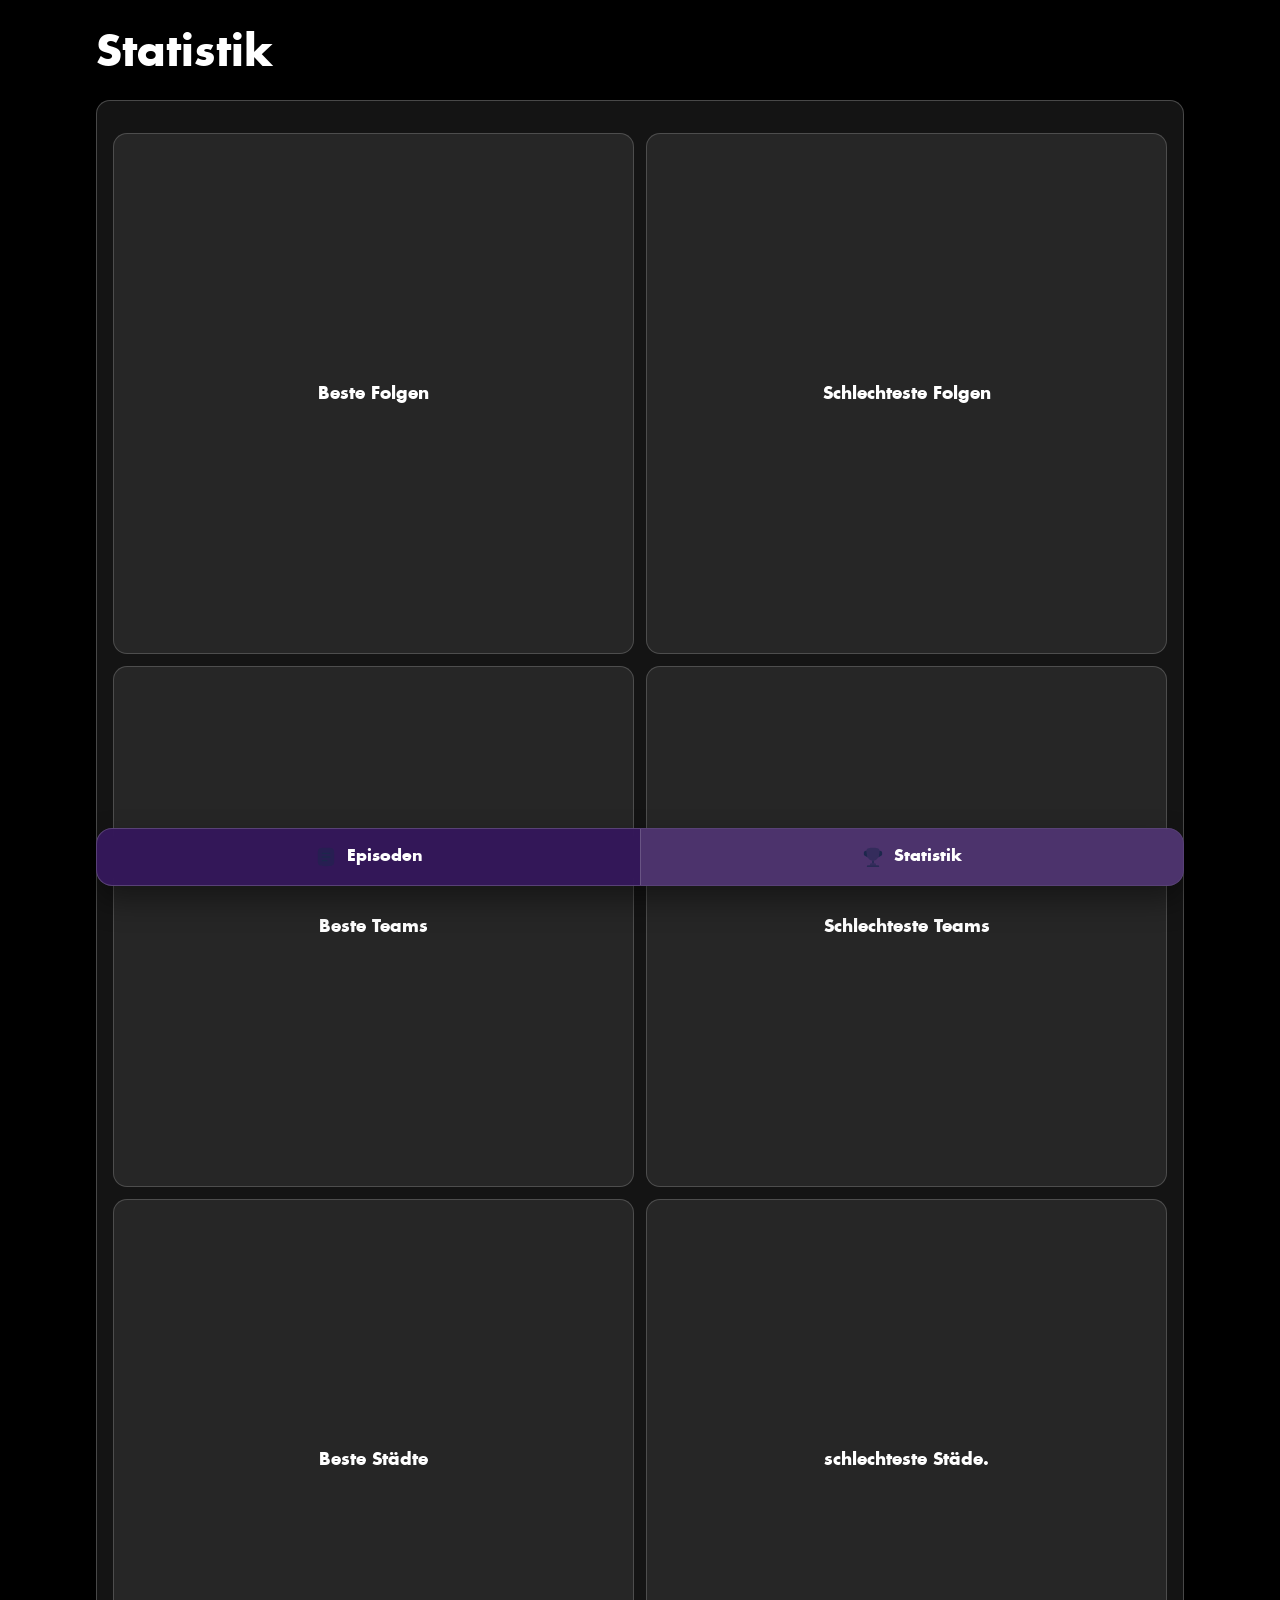
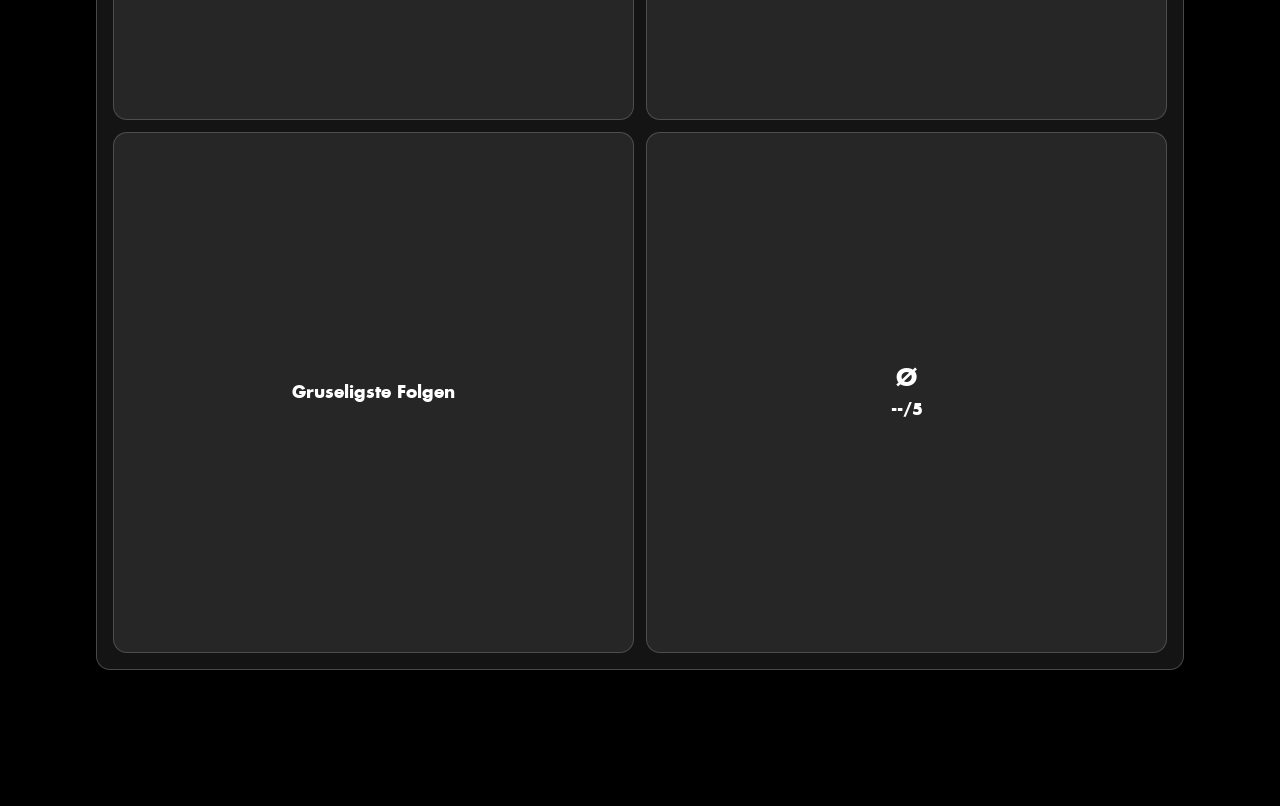
==== statistik.html @ 9c206280 "Move winners podium above statistics grid" ====
<!doctype html>
<html lang="de">
  <head>
    <meta charset="UTF-8" />
    <meta name="viewport" content="width=device-width, initial-scale=1.0" />
    <meta name="theme-color" content="#000000" />
    <meta name="apple-mobile-web-app-capable" content="yes" />
    <meta name="apple-mobile-web-app-status-bar-style" content="black-translucent" />
    <meta name="apple-mobile-web-app-title" content="Tatort Tracker" />
    <title>Statistik</title>
    <link rel="manifest" href="manifest.webmanifest" />
    <link rel="apple-touch-icon" href="assets/icons/logo.jpeg" />
    <link rel="icon" type="image/jpeg" href="assets/icons/logo.jpeg" />
    <link rel="stylesheet" href="styles.css" />
  </head>
  <body>
    <main class="app statistik-page">
      <header class="app-header">
        <h1>Statistik</h1>
      </header>

      <section id="best-podium" class="best-podium card" aria-labelledby="best-podium-title">
        <h2 id="best-podium-title" class="best-podium-title">Gewinnerpodest</h2>
        <div id="best-podium-grid" class="best-podium-grid" aria-label="Top 3 Folgen"></div>
      </section>

      <section class="card statistik-frame" aria-labelledby="statistik-title">
        <div class="stat-grid" aria-label="Statistik-Kacheln">
          <div class="stat-tile">Beste Folgen</div>
          <div class="stat-tile">Schlechteste Folgen</div>
          <div class="stat-tile">Beste Teams</div>
          <div class="stat-tile">Schlechteste Teams</div>
          <div class="stat-tile">Beste Städte</div>
          <div class="stat-tile">schlechteste Städe.</div>
          <div class="stat-tile">Gruseligste Folgen</div>
          <div class="stat-tile stat-tile-average" aria-live="polite">
            <span class="stat-average-symbol">Ø</span>
            <span class="stat-average-value" id="stat-average-value">--/5</span>
          </div>
        </div>
      </section>
    </main>

    <div class="stat-modal hidden" id="stat-modal" aria-hidden="true">
      <div class="stat-modal-backdrop" data-close-stat-modal></div>
      <section class="stat-modal-dialog" role="dialog" aria-modal="true" aria-labelledby="stat-modal-title">
        <div class="stat-modal-header">
          <h2 id="stat-modal-title">Beste Folgen</h2>
          <button class="stat-modal-close" type="button" data-close-stat-modal aria-label="Schließen">×</button>
        </div>
        <div id="stat-podium" class="stat-podium" aria-label="Gewinnerpodest"></div>
        <p class="stat-modal-hint">Tippe auf eine Folge, um sie auf der Episoden-Seite zu öffnen.</p>
        <div id="stat-modal-status" class="stat-modal-status">Lade Bewertungen …</div>
        <ul id="stat-modal-list" class="stat-modal-list" aria-label="Liste der besten Folgen"></ul>
      </section>
    </div>

    <footer class="bottom-bar" aria-label="Navigation">
      <div class="bottom-bar-inner">
        <a class="bottom-btn" href="index.html">
          <img src="assets/icons/episode.svg" alt="" aria-hidden="true" />
          <span>Episoden</span>
        </a>
        <a class="bottom-btn active" href="statistik.html" aria-current="page">
          <img src="assets/icons/statistik.svg" alt="" aria-hidden="true" />
          <span>Statistik</span>
        </a>
      </div>
    </footer>

    <script src="statistik.js" defer></script>
  </body>
</html>
---- styles.css ----
@font-face {
  font-family: "Futura Black";
  src: url("assets/fonts/futura-bold-webfont.woff2") format("woff2");
  font-style: normal;
  font-weight: 900;
  font-display: swap;
}

@font-face {
  font-family: "Futura Light";
  src: url("assets/fonts/futurabt-light-webfont.woff2") format("woff2");
  font-style: normal;
  font-weight: 300;
  font-display: swap;
}

:root {
  --bg: #000000;
  --text: #ffffff;
  --card: rgba(255, 255, 255, 0.08);
  --border: rgba(255, 255, 255, 0.22);
  --accent: #35185a;
}

* {
  box-sizing: border-box;
}

html,
body {
  margin: 0;
  padding: 0;
  min-height: 100%;
  background: #000000;
  color: var(--text);
}

body {
  font-family: "Futura Light", "Futura", "Trebuchet MS", sans-serif;
  line-height: 1.45;
}

h1,
h2,
h3,
button {
  font-family: "Futura Black", "Futura", "Trebuchet MS", sans-serif;
  color: var(--text);
}

.app {
  max-width: 1120px;
  margin: 0 auto;
  padding: 24px 16px 136px;
}

.app-header h1 {
  margin: 0;
  font-size: clamp(2rem, 5vw, 2.6rem);
}

.app-header p {
  margin-top: 4px;
}

.card {
  background: var(--card);
  border: 1px solid var(--border);
  border-radius: 14px;
  padding: 16px;
  margin-top: 16px;
  backdrop-filter: blur(6px);
}

.list-head {
  display: flex;
  justify-content: space-between;
  gap: 10px;
  align-items: baseline;
  flex-wrap: wrap;
}

.hint {
  margin: 0;
  opacity: 0.88;
  font-family: "Futura Light", "Futura", "Trebuchet MS", sans-serif;
}

.search-wrap {
  margin-top: 14px;
}

.search-label {
  display: block;
  margin-bottom: 6px;
  font-family: "Futura Black", "Futura", "Trebuchet MS", sans-serif;
}

#episode-search {
  width: 100%;
  border-radius: 10px;
  border: 1px solid var(--border);
  background: rgba(255, 255, 255, 0.08);
  color: var(--text);
  padding: 10px 12px;
  font-size: 1rem;
  font-family: "Futura Light", "Futura", "Trebuchet MS", sans-serif;
}

#episode-search::placeholder {
  color: rgba(255, 255, 255, 0.75);
}

#episode-list {
  list-style: none;
  margin: 24px 0 0;
  padding: 0;
  display: flex;
  flex-direction: column;
  gap: 12px;
}

.episode-item,
.episode-card {
  border: 1px solid var(--border);
  border-radius: 10px;
  padding: 10px 12px;
  background: rgba(255, 255, 255, 0.08);
  font-family: "Futura Light", "Futura", "Trebuchet MS", sans-serif;
}

.episode-card {
  min-height: 0;
  cursor: pointer;
}

.episode-line {
  margin: 0;
  font-size: 1rem;
  line-height: 1.35;
  word-break: break-word;
}

.rating-area {
  margin-top: 10px;
  border-top: 1px solid var(--border);
  padding-top: 10px;
  display: grid;
  gap: 8px;
}

.rating-area.hidden {
  display: none;
}

.rating-row {
  display: flex;
  flex-direction: column;
  align-items: flex-start;
  gap: 8px;
  flex-wrap: wrap;
}

.top-fields {
  display: flex;
  flex-direction: row;
  flex-wrap: nowrap;
  align-items: flex-end;
  gap: 8px;
}

.top-field {
  flex: 1;
  min-width: 0;
  display: grid;
  gap: 6px;
}

.anzahl-field {
  max-width: 140px;
  min-width: 120px;
}

.top-field-controls {
  display: grid;
  grid-template-columns: 1fr auto;
  gap: 8px;
}

.top-date-input,
.top-count-input {
  width: 100%;
  border-radius: 10px;
  border: 1px solid var(--border);
  background: rgba(255, 255, 255, 0.08);
  color: var(--text);
  padding: 8px 10px;
  font-size: 0.95rem;
  font-family: "Futura Light", "Futura", "Trebuchet MS", sans-serif;
}

.rating-label {
  font-family: "Futura Light", "Futura", "Trebuchet MS", sans-serif;
}

.general-rating .rating-label {
  font-family: "Futura Black", "Futura", "Trebuchet MS", sans-serif;
}

.general-rating {
  display: flex;
  flex-direction: column;
  align-items: flex-start;
  gap: 8px;
}

.general-rating .rating-label {
  margin-right: 0;
}

.general-rating .rating-value {
  font-weight: 700;
}

.general-rating .stars {
  margin-left: 0;
  flex-basis: auto;
  min-height: 20px;
  width: 100%;
}

.general-rating .star {
  width: 22px;
  text-align: center;
  line-height: 22px;
}

.extra-rating {
  margin-top: 2px;
  padding-top: 8px;
  border-top: 1px solid rgba(255, 255, 255, 0.16);
}

.character-row {
  display: flex;
  flex-direction: column;
  align-items: flex-start;
  gap: 8px;
  margin-top: 8px;
}

.character-row .rating-label {
  white-space: nowrap;
  flex: 0 0 auto;
}

.character-controls {
  width: auto;
  max-width: none;
  min-width: 0;
  flex: 1 1 auto;
  display: grid;
  grid-template-columns: 1fr auto;
  gap: 8px;
}

.character-input {
  width: 100%;
  border-radius: 10px;
  border: 1px solid var(--border);
  background: rgba(255, 255, 255, 0.08);
  color: var(--text);
  padding: 8px 10px;
  font-size: 0.95rem;
  font-family: "Futura Light", "Futura", "Trebuchet MS", sans-serif;
}

.character-input::placeholder {
  color: rgba(255, 255, 255, 0.72);
}

.clear-char-btn {
  border: 1px solid var(--border);
  border-radius: 10px;
  background: rgba(255, 255, 255, 0.08);
  color: var(--text);
  padding: 8px 10px;
  cursor: pointer;
  font-family: "Futura Black", "Futura", "Trebuchet MS", sans-serif;
}

.character-state {
  grid-column: 1 / -1;
  font-size: 0.88rem;
  opacity: 0.9;
}

.stars {
  display: inline-flex;
  align-items: center;
  gap: 4px;
  width: 126px;
  justify-content: flex-start;
}

.star {
  color: rgba(255, 255, 255, 0.14);
  font-size: 20px;
  line-height: 1;
}

.star.filled {
  color: var(--accent);
}

.rating-icon {
  width: 20px;
  height: 20px;
  display: inline-block;
  background-color: rgba(255, 255, 255, 0.14);
  -webkit-mask-image: var(--icon-url);
  mask-image: var(--icon-url);
  -webkit-mask-repeat: no-repeat;
  mask-repeat: no-repeat;
  -webkit-mask-size: contain;
  mask-size: contain;
  -webkit-mask-position: center;
  mask-position: center;
  flex: 0 0 20px;
  transition: background-color 0.16s ease, transform 0.16s ease, filter 0.16s ease, opacity 0.16s ease;
  opacity: 0.75;
}

.rating-icon.filled {
  background-color: var(--accent);
  transform: scale(1.1);
  opacity: 1;
}

.star-button {
  border: 0;
  background: transparent;
  width: 22px;
  height: 22px;
  line-height: 1;
  padding: 0;
  cursor: pointer;
  display: inline-flex;
  align-items: center;
  justify-content: center;
  transition: transform 0.16s ease;
}

.star-button.filled .rating-icon {
  background-color: var(--accent);
}

.star-button.filled {
  transform: translateY(-0.5px);
}

.rating-value {
  margin-left: 0;
  font-size: 0.88rem;
  opacity: 0.9;
}

@media (max-width: 560px) {
  .app {
    padding: 18px 12px 104px;
  }
}

.bottom-bar {
  position: fixed;
  left: 50%;
  bottom: 14px;
  width: min(calc(100% - 64px), 1088px);
  transform: translateX(-50%);
  background: rgba(53, 24, 90, 0.98);
  border: 1px solid rgba(255, 255, 255, 0.18);
  border-radius: 16px;
  overflow: hidden;
  box-shadow: 0 14px 30px rgba(0, 0, 0, 0.42);
  backdrop-filter: blur(10px);
  display: grid;
  grid-template-columns: 1fr;
  z-index: 1000;
  padding-bottom: env(safe-area-inset-bottom, 0px);
}

.bottom-bar-inner {
  display: grid;
  grid-template-columns: 1fr 1fr;
  width: 100%;
}

.bottom-btn {
  display: flex;
  align-items: center;
  justify-content: center;
  gap: 10px;
  padding: 14px 12px;
  color: var(--text);
  text-decoration: none;
  font-family: "Futura Black", "Futura", "Trebuchet MS", sans-serif;
  min-height: 56px;
}

.bottom-btn img {
  width: 22px;
  height: 22px;
  display: block;
  flex: 0 0 22px;
}

.bottom-btn.active {
  background: rgba(255, 255, 255, 0.12);
}

.bottom-btn:not(:first-child) {
  border-left: 1px solid rgba(255, 255, 255, 0.16);
}

.statistik-page {
  min-height: calc(100vh - 92px);
}

.statistik-frame {
  min-height: 220px;
}

.stat-grid {
  margin-top: 16px;
  display: grid;
  grid-template-columns: repeat(2, minmax(0, 1fr));
  gap: 12px;
}

.best-podium {
  margin-top: 16px;
  display: grid;
  gap: 10px;
}

.best-podium.hidden {
  display: none;
}

.best-podium-title {
  margin: 0;
  font-family: "Futura Black", "Futura", "Trebuchet MS", sans-serif;
  font-size: 1rem;
}

.best-podium-grid {
  display: grid;
  grid-template-columns: repeat(3, minmax(0, 1fr));
  gap: 8px;
  align-items: end;
}

.best-podium-card {
  border: 1px solid rgba(255, 255, 255, 0.18);
  border-radius: 12px;
  background: rgba(255, 255, 255, 0.1);
  color: var(--text);
  padding: 10px;
  text-align: center;
  cursor: pointer;
  display: grid;
  gap: 6px;
  align-content: end;
  min-height: 112px;
}

.best-podium-card.place-1 {
  min-height: 132px;
}

.best-podium-card.place-2,
.best-podium-card.place-3 {
  min-height: 104px;
}

.best-podium-place,
.best-podium-score,
.best-podium-episode {
  font-family: "Futura Black", "Futura", "Trebuchet MS", sans-serif;
}

.best-podium-episode {
  font-size: 0.9rem;
  line-height: 1.2;
  word-break: break-word;
}

.best-podium-score {
  opacity: 0.85;
  font-family: "Futura", "Trebuchet MS", sans-serif;
}

.stat-tile {
  aspect-ratio: 1 / 1;
  border-radius: 14px;
  border: 1px solid rgba(255, 255, 255, 0.18);
  background: rgba(255, 255, 255, 0.08);
  display: flex;
  align-items: center;
  justify-content: center;
  text-align: center;
  padding: 14px;
  font-family: "Futura Black", "Futura", "Trebuchet MS", sans-serif;
  font-size: clamp(0.95rem, 2.5vw, 1.08rem);
  line-height: 1.15;
}

.stat-tile-average {
  flex-direction: column;
  gap: 8px;
}

.stat-average-symbol {
  font-size: clamp(1.2rem, 3vw, 1.5rem);
}

.stat-average-value {
  font-size: clamp(0.9rem, 2.2vw, 1.02rem);
}

.stat-modal.hidden {
  display: none;
}

.stat-modal {
  position: fixed;
  inset: 0;
  z-index: 1200;
}

.stat-modal-backdrop {
  position: absolute;
  inset: 0;
  background: rgba(0, 0, 0, 0.68);
  backdrop-filter: blur(5px);
}

.stat-modal-dialog {
  position: relative;
  z-index: 1;
  width: min(920px, calc(100% - 24px));
  max-height: min(82vh, 900px);
  overflow: auto;
  margin: 10vh auto 0;
  padding: 18px;
  border-radius: 18px;
  border: 1px solid rgba(255, 255, 255, 0.18);
  background: rgba(53, 24, 90, 0.98);
  box-shadow: 0 20px 50px rgba(0, 0, 0, 0.5);
}

.stat-modal-header {
  display: flex;
  align-items: center;
  justify-content: space-between;
  gap: 12px;
}

.stat-modal-header h2 {
  margin: 0;
}

.stat-modal-close {
  width: 42px;
  height: 42px;
  border-radius: 999px;
  border: 1px solid rgba(255, 255, 255, 0.18);
  background: rgba(255, 255, 255, 0.08);
  color: var(--text);
  font-size: 1.5rem;
  line-height: 1;
  cursor: pointer;
}

.stat-modal-hint,
.stat-modal-status {
  margin: 10px 0 0;
  opacity: 0.9;
}

.stat-podium-heading {
  margin: 0;
  font-family: "Futura Black", "Futura", "Trebuchet MS", sans-serif;
  opacity: 0.95;
}

.stat-podium-block {
  list-style: none;
  margin: 0;
  padding: 0;
  display: grid;
  gap: 10px;
}

.stat-podium-columns {
  display: grid;
  grid-template-columns: repeat(3, minmax(0, 1fr));
  gap: 8px;
  align-items: end;
}

.stat-podium-card {
  border: 1px solid rgba(255, 255, 255, 0.18);
  border-radius: 12px;
  background: rgba(255, 255, 255, 0.1);
  color: var(--text);
  padding: 10px;
  text-align: center;
  cursor: pointer;
  display: grid;
  gap: 6px;
  align-content: end;
  min-height: 112px;
}

.stat-podium-card.place-1 {
  min-height: 132px;
}

.stat-podium-card.place-2,
.stat-podium-card.place-3 {
  min-height: 104px;
}

.podium-place {
  font-family: "Futura Black", "Futura", "Trebuchet MS", sans-serif;
}

.podium-title {
  font-family: "Futura Black", "Futura", "Trebuchet MS", sans-serif;
  font-size: 0.9rem;
  line-height: 1.2;
  word-break: break-word;
}

.podium-score {
  opacity: 0.85;
  font-family: "Futura", "Trebuchet MS", sans-serif;
}

.stat-modal-list {
  list-style: none;
  margin: 16px 0 0;
  padding: 0;
  display: grid;
  gap: 10px;
}

.stat-modal-entry {
  width: 100%;
  border: 1px solid rgba(255, 255, 255, 0.18);
  border-radius: 12px;
  background: rgba(255, 255, 255, 0.08);
  color: var(--text);
  padding: 12px 14px;
  text-align: left;
  cursor: pointer;
  display: flex;
  align-items: center;
  justify-content: space-between;
  gap: 10px;
}

div.stat-modal-entry {
  cursor: default;
}

.stat-modal-entry .entry-left {
  min-width: 0;
  display: inline-flex;
  align-items: center;
  gap: 8px;
  flex: 1 1 auto;
}

.stat-modal-entry .entry-no,
.stat-modal-entry .entry-score {
  opacity: 0.85;
  font-family: "Futura", "Trebuchet MS", sans-serif;
  font-weight: 400;
}

.stat-modal-entry .entry-title {
  font-family: "Futura Black", "Futura", "Trebuchet MS", sans-serif;
  font-weight: 700;
}

@media (max-width: 560px) {
  .bottom-bar {
    width: calc(100% - 28px);
    bottom: 10px;
    border-radius: 14px;
  }

  .best-podium {
    margin-top: 12px;
    padding: 12px;
  }

  .best-podium-title {
    font-size: 0.98rem;
  }

  .stat-grid {
    grid-template-columns: repeat(2, minmax(0, 1fr));
    margin-top: 12px;
  }

  .rating-row {
    flex-direction: column;
    align-items: flex-start;
    gap: 8px;
  }

  .general-rating {
    flex-direction: column;
    align-items: flex-start;
    gap: 8px;
  }

  .character-row {
    flex-direction: column;
    align-items: flex-start;
    gap: 8px;
  }

  .character-row .rating-label {
    font-size: 0.9rem;
  }

  .top-fields {
    gap: 8px;
  }

  .top-fields .top-field {
    min-width: 0;
  }

  .top-fields .anzahl-field {
    min-width: 108px;
    max-width: 128px;
  }

  .rating-row:not(.general-rating):not(.top-fields):not(.character-row) .stars {
    width: auto;
  }

  .stat-modal-dialog {
    width: calc(100% - 12px);
    margin-top: 3vh;
    max-height: calc(100vh - 24px);
    padding: 14px;
    display: flex;
    flex-direction: column;
  }

  .best-podium-grid {
    gap: 6px;
    grid-template-columns: repeat(3, minmax(0, 1fr));
  }

  .best-podium-card {
    min-height: 92px;
    padding: 8px;
    gap: 4px;
  }

  .best-podium-card.place-1 {
    min-height: 108px;
  }

  .best-podium-card.place-2,
  .best-podium-card.place-3 {
    min-height: 88px;
  }

  .best-podium-episode {
    font-size: 0.78rem;
  }

  .best-podium-score,
  .best-podium-place {
    font-size: 0.78rem;
  }

  .stat-podium {
    margin-top: 12px;
  }

  .stat-podium-columns {
    gap: 6px;
  }

  .stat-podium-card {
    min-height: 90px;
    padding: 8px;
    gap: 4px;
  }

  .stat-podium-card.place-1 {
    min-height: 108px;
  }

  .stat-podium-card.place-2,
  .stat-podium-card.place-3 {
    min-height: 88px;
  }

  .podium-title {
    font-size: 0.78rem;
  }

  .podium-score {
    font-size: 0.76rem;
  }

  .stat-modal-list {
    margin-top: 12px;
  }

  .stat-podium-block {
    gap: 8px;
  }

  .stat-podium-columns {
    gap: 6px;
  }

  .stat-podium-card {
    min-height: 92px;
    padding: 8px;
    gap: 4px;
  }

  .stat-podium-card.place-1 {
    min-height: 108px;
  }

  .stat-podium-card.place-2,
  .stat-podium-card.place-3 {
    min-height: 88px;
  }

  .podium-place {
    font-size: 0.95rem;
  }

  .podium-title {
    font-size: 0.78rem;
  }

  .podium-score {
    font-size: 0.78rem;
  }

  .bottom-btn span {
    font-size: 0.92rem;
  }

  .bottom-btn img {
    width: 20px;
    height: 20px;
    flex-basis: 20px;
  }
}
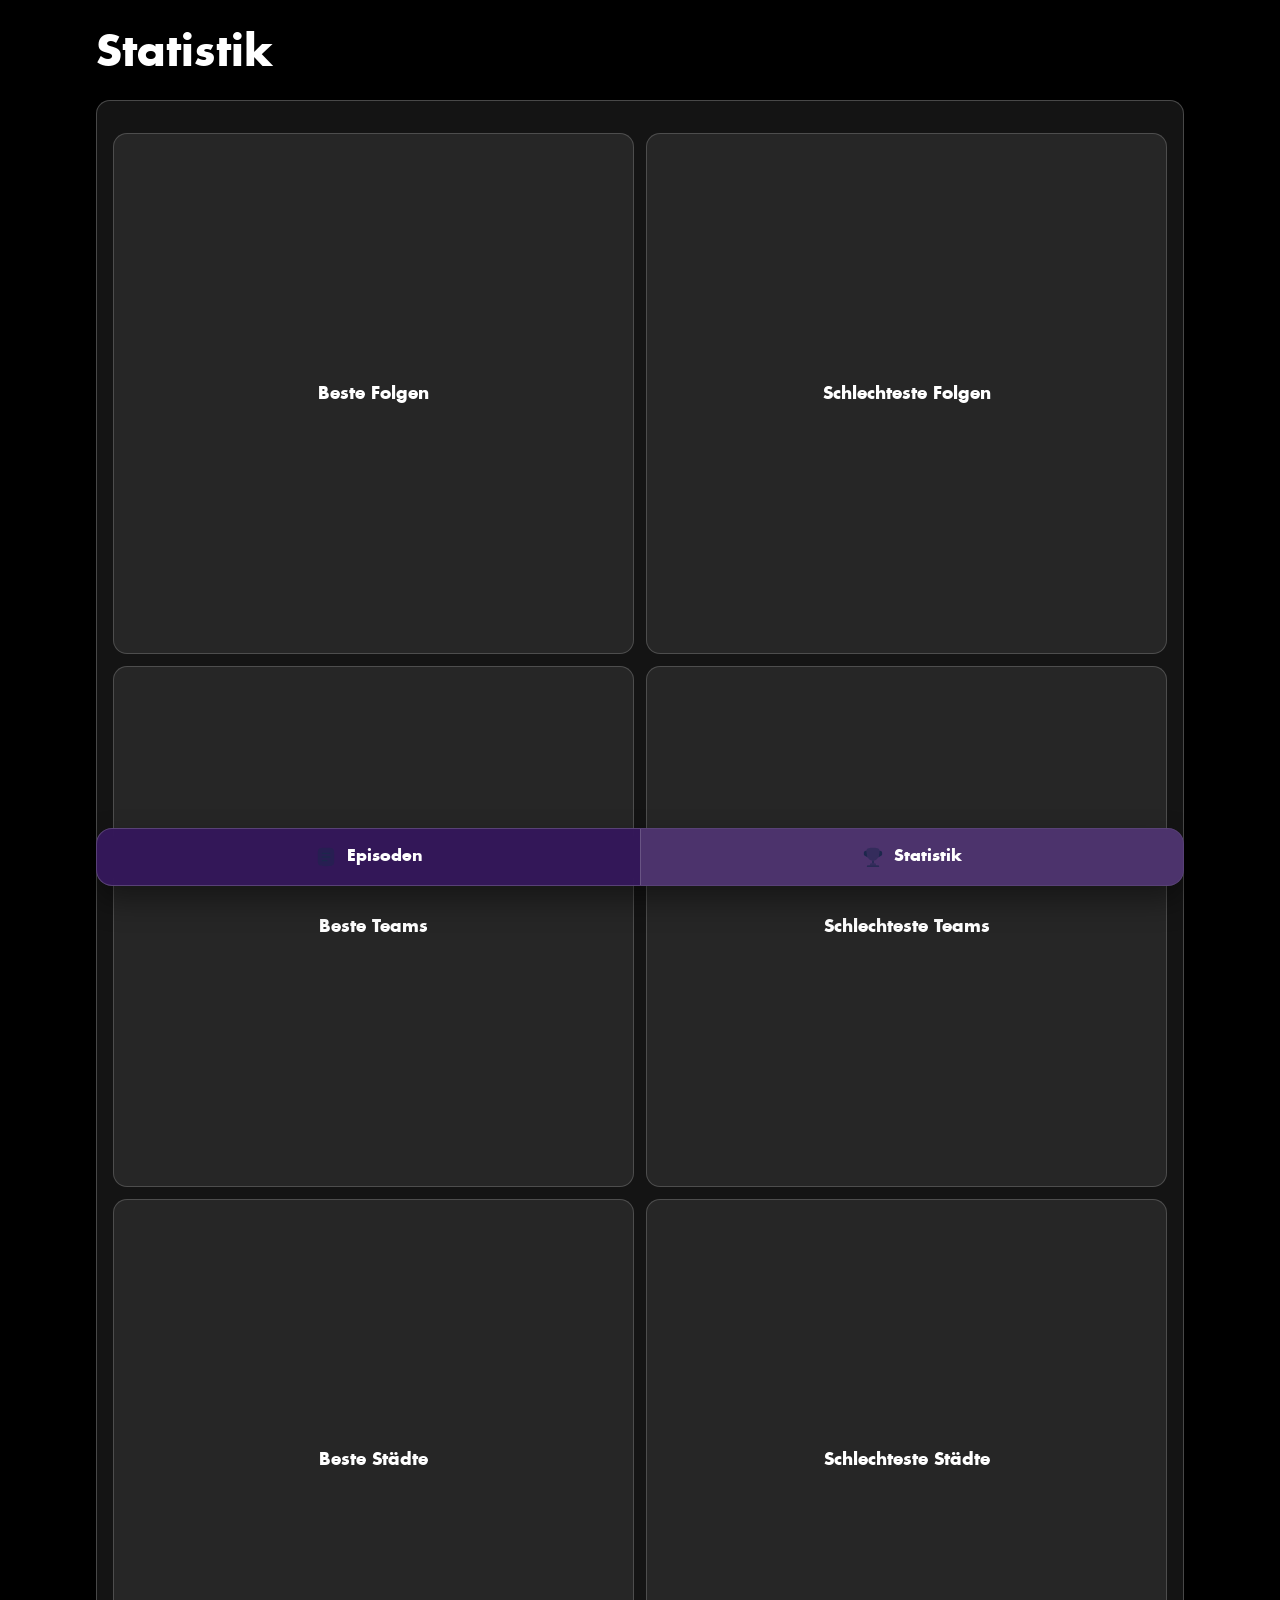
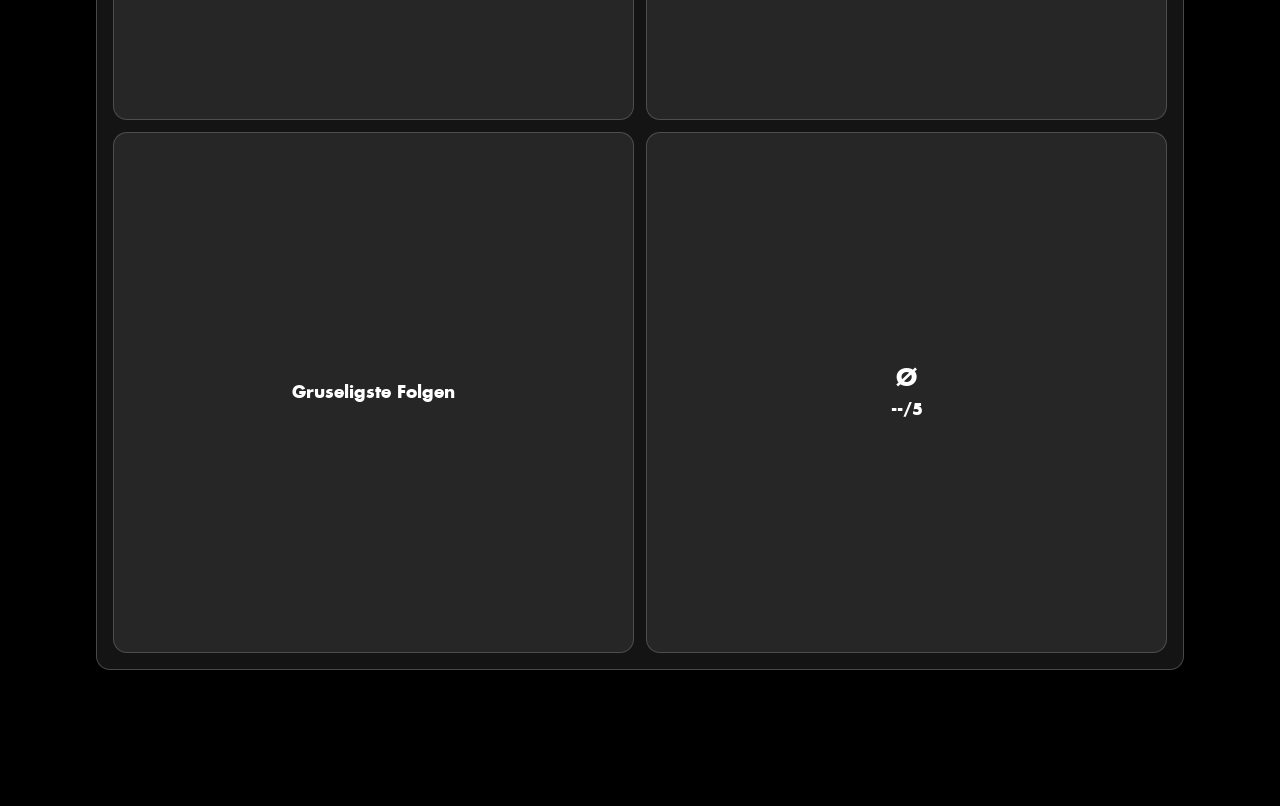
==== commit 4fc74535: "Clean Statistik popup texts and fix tile label" ====
--- a/statistik.html
+++ b/statistik.html
@@ -19,11 +19,6 @@
         <h1>Statistik</h1>
       </header>
 
-      <section id="best-podium" class="best-podium card" aria-labelledby="best-podium-title">
-        <h2 id="best-podium-title" class="best-podium-title">Gewinnerpodest</h2>
-        <div id="best-podium-grid" class="best-podium-grid" aria-label="Top 3 Folgen"></div>
-      </section>
-
       <section class="card statistik-frame" aria-labelledby="statistik-title">
         <div class="stat-grid" aria-label="Statistik-Kacheln">
           <div class="stat-tile">Beste Folgen</div>
@@ -31,7 +26,7 @@
           <div class="stat-tile">Beste Teams</div>
           <div class="stat-tile">Schlechteste Teams</div>
           <div class="stat-tile">Beste Städte</div>
-          <div class="stat-tile">schlechteste Städe.</div>
+          <div class="stat-tile">Schlechteste Städte</div>
           <div class="stat-tile">Gruseligste Folgen</div>
           <div class="stat-tile stat-tile-average" aria-live="polite">
             <span class="stat-average-symbol">Ø</span>
@@ -48,8 +43,6 @@
           <h2 id="stat-modal-title">Beste Folgen</h2>
           <button class="stat-modal-close" type="button" data-close-stat-modal aria-label="Schließen">×</button>
         </div>
-        <div id="stat-podium" class="stat-podium" aria-label="Gewinnerpodest"></div>
-        <p class="stat-modal-hint">Tippe auf eine Folge, um sie auf der Episoden-Seite zu öffnen.</p>
         <div id="stat-modal-status" class="stat-modal-status">Lade Bewertungen …</div>
         <ul id="stat-modal-list" class="stat-modal-list" aria-label="Liste der besten Folgen"></ul>
       </section>
--- a/styles.css
+++ b/styles.css
@@ -38,6 +38,10 @@
 body {
   font-family: "Futura Light", "Futura", "Trebuchet MS", sans-serif;
   line-height: 1.45;
+}
+
+body.modal-open {
+  overflow: hidden;
 }
 
 h1,
@@ -132,6 +136,11 @@
 .episode-card {
   min-height: 0;
   cursor: pointer;
+}
+
+.episode-card.viewed {
+  background: rgba(53, 24, 90, 0.35);
+  border-color: rgba(255, 255, 255, 0.28);
 }
 
 .episode-line {
@@ -365,9 +374,101 @@
   opacity: 0.9;
 }
 
+.episode-modal.hidden {
+  display: none;
+}
+
+.episode-modal {
+  position: fixed;
+  inset: 0;
+  z-index: 1250;
+}
+
+.episode-modal-backdrop {
+  position: absolute;
+  inset: 0;
+  background: rgba(0, 0, 0, 0.68);
+  backdrop-filter: blur(5px);
+}
+
+.episode-modal-dialog {
+  position: relative;
+  z-index: 1;
+  width: min(920px, calc(100% - 24px));
+  max-height: min(82vh, 900px);
+  overflow: hidden;
+  margin: 8vh auto 0;
+  padding: 18px;
+  border-radius: 18px;
+  border: 1px solid rgba(255, 255, 255, 0.18);
+  background: rgba(53, 24, 90, 0.98);
+  box-shadow: 0 20px 50px rgba(0, 0, 0, 0.5);
+}
+
+.episode-modal-header {
+  display: flex;
+  align-items: center;
+  justify-content: space-between;
+  gap: 12px;
+}
+
+.episode-modal-header h2 {
+  margin: 0;
+  font-size: clamp(1rem, 2.2vw, 1.3rem);
+}
+
+.episode-modal-close {
+  width: 42px;
+  height: 42px;
+  border-radius: 999px;
+  border: 1px solid rgba(255, 255, 255, 0.18);
+  background: rgba(255, 255, 255, 0.08);
+  color: var(--text);
+  font-size: 1.5rem;
+  line-height: 1;
+  cursor: pointer;
+}
+
+.episode-modal-body {
+  margin-top: 10px;
+  max-height: calc(min(82vh, 900px) - 96px);
+  overflow: auto;
+  scrollbar-width: none;
+  -ms-overflow-style: none;
+}
+
+.episode-modal-body::-webkit-scrollbar {
+  display: none;
+}
+
+.episode-modal-body .rating-area {
+  margin-top: 0;
+  border-top: 0;
+  padding-top: 0;
+}
+
+.episode-modal .rating-icon.filled {
+  background-color: #ffffff;
+}
+
+.episode-modal .star.filled {
+  color: #ffffff;
+}
+
 @media (max-width: 560px) {
   .app {
     padding: 18px 12px 104px;
+  }
+
+  .episode-modal-dialog {
+    width: calc(100% - 12px);
+    margin-top: 3vh;
+    max-height: calc(100vh - 24px);
+    padding: 14px;
+  }
+
+  .episode-modal-body {
+    max-height: calc(100vh - 132px);
   }
 }
 
@@ -437,69 +538,6 @@
   gap: 12px;
 }
 
-.best-podium {
-  margin-top: 16px;
-  display: grid;
-  gap: 10px;
-}
-
-.best-podium.hidden {
-  display: none;
-}
-
-.best-podium-title {
-  margin: 0;
-  font-family: "Futura Black", "Futura", "Trebuchet MS", sans-serif;
-  font-size: 1rem;
-}
-
-.best-podium-grid {
-  display: grid;
-  grid-template-columns: repeat(3, minmax(0, 1fr));
-  gap: 8px;
-  align-items: end;
-}
-
-.best-podium-card {
-  border: 1px solid rgba(255, 255, 255, 0.18);
-  border-radius: 12px;
-  background: rgba(255, 255, 255, 0.1);
-  color: var(--text);
-  padding: 10px;
-  text-align: center;
-  cursor: pointer;
-  display: grid;
-  gap: 6px;
-  align-content: end;
-  min-height: 112px;
-}
-
-.best-podium-card.place-1 {
-  min-height: 132px;
-}
-
-.best-podium-card.place-2,
-.best-podium-card.place-3 {
-  min-height: 104px;
-}
-
-.best-podium-place,
-.best-podium-score,
-.best-podium-episode {
-  font-family: "Futura Black", "Futura", "Trebuchet MS", sans-serif;
-}
-
-.best-podium-episode {
-  font-size: 0.9rem;
-  line-height: 1.2;
-  word-break: break-word;
-}
-
-.best-podium-score {
-  opacity: 0.85;
-  font-family: "Futura", "Trebuchet MS", sans-serif;
-}
-
 .stat-tile {
   aspect-ratio: 1 / 1;
   border-radius: 14px;
@@ -582,70 +620,9 @@
   cursor: pointer;
 }
 
-.stat-modal-hint,
 .stat-modal-status {
   margin: 10px 0 0;
   opacity: 0.9;
-}
-
-.stat-podium-heading {
-  margin: 0;
-  font-family: "Futura Black", "Futura", "Trebuchet MS", sans-serif;
-  opacity: 0.95;
-}
-
-.stat-podium-block {
-  list-style: none;
-  margin: 0;
-  padding: 0;
-  display: grid;
-  gap: 10px;
-}
-
-.stat-podium-columns {
-  display: grid;
-  grid-template-columns: repeat(3, minmax(0, 1fr));
-  gap: 8px;
-  align-items: end;
-}
-
-.stat-podium-card {
-  border: 1px solid rgba(255, 255, 255, 0.18);
-  border-radius: 12px;
-  background: rgba(255, 255, 255, 0.1);
-  color: var(--text);
-  padding: 10px;
-  text-align: center;
-  cursor: pointer;
-  display: grid;
-  gap: 6px;
-  align-content: end;
-  min-height: 112px;
-}
-
-.stat-podium-card.place-1 {
-  min-height: 132px;
-}
-
-.stat-podium-card.place-2,
-.stat-podium-card.place-3 {
-  min-height: 104px;
-}
-
-.podium-place {
-  font-family: "Futura Black", "Futura", "Trebuchet MS", sans-serif;
-}
-
-.podium-title {
-  font-family: "Futura Black", "Futura", "Trebuchet MS", sans-serif;
-  font-size: 0.9rem;
-  line-height: 1.2;
-  word-break: break-word;
-}
-
-.podium-score {
-  opacity: 0.85;
-  font-family: "Futura", "Trebuchet MS", sans-serif;
 }
 
 .stat-modal-list {
@@ -702,18 +679,14 @@
     border-radius: 14px;
   }
 
-  .best-podium {
-    margin-top: 12px;
-    padding: 12px;
-  }
-
-  .best-podium-title {
-    font-size: 0.98rem;
-  }
-
   .stat-grid {
     grid-template-columns: repeat(2, minmax(0, 1fr));
     margin-top: 12px;
+  }
+
+  .episode-card.viewed {
+    background: rgba(53, 24, 90, 0.35) !important;
+    border-color: rgba(255, 255, 255, 0.28) !important;
   }
 
   .rating-row {
@@ -764,103 +737,8 @@
     flex-direction: column;
   }
 
-  .best-podium-grid {
-    gap: 6px;
-    grid-template-columns: repeat(3, minmax(0, 1fr));
-  }
-
-  .best-podium-card {
-    min-height: 92px;
-    padding: 8px;
-    gap: 4px;
-  }
-
-  .best-podium-card.place-1 {
-    min-height: 108px;
-  }
-
-  .best-podium-card.place-2,
-  .best-podium-card.place-3 {
-    min-height: 88px;
-  }
-
-  .best-podium-episode {
-    font-size: 0.78rem;
-  }
-
-  .best-podium-score,
-  .best-podium-place {
-    font-size: 0.78rem;
-  }
-
-  .stat-podium {
-    margin-top: 12px;
-  }
-
-  .stat-podium-columns {
-    gap: 6px;
-  }
-
-  .stat-podium-card {
-    min-height: 90px;
-    padding: 8px;
-    gap: 4px;
-  }
-
-  .stat-podium-card.place-1 {
-    min-height: 108px;
-  }
-
-  .stat-podium-card.place-2,
-  .stat-podium-card.place-3 {
-    min-height: 88px;
-  }
-
-  .podium-title {
-    font-size: 0.78rem;
-  }
-
-  .podium-score {
-    font-size: 0.76rem;
-  }
-
   .stat-modal-list {
     margin-top: 12px;
-  }
-
-  .stat-podium-block {
-    gap: 8px;
-  }
-
-  .stat-podium-columns {
-    gap: 6px;
-  }
-
-  .stat-podium-card {
-    min-height: 92px;
-    padding: 8px;
-    gap: 4px;
-  }
-
-  .stat-podium-card.place-1 {
-    min-height: 108px;
-  }
-
-  .stat-podium-card.place-2,
-  .stat-podium-card.place-3 {
-    min-height: 88px;
-  }
-
-  .podium-place {
-    font-size: 0.95rem;
-  }
-
-  .podium-title {
-    font-size: 0.78rem;
-  }
-
-  .podium-score {
-    font-size: 0.78rem;
   }
 
   .bottom-btn span {
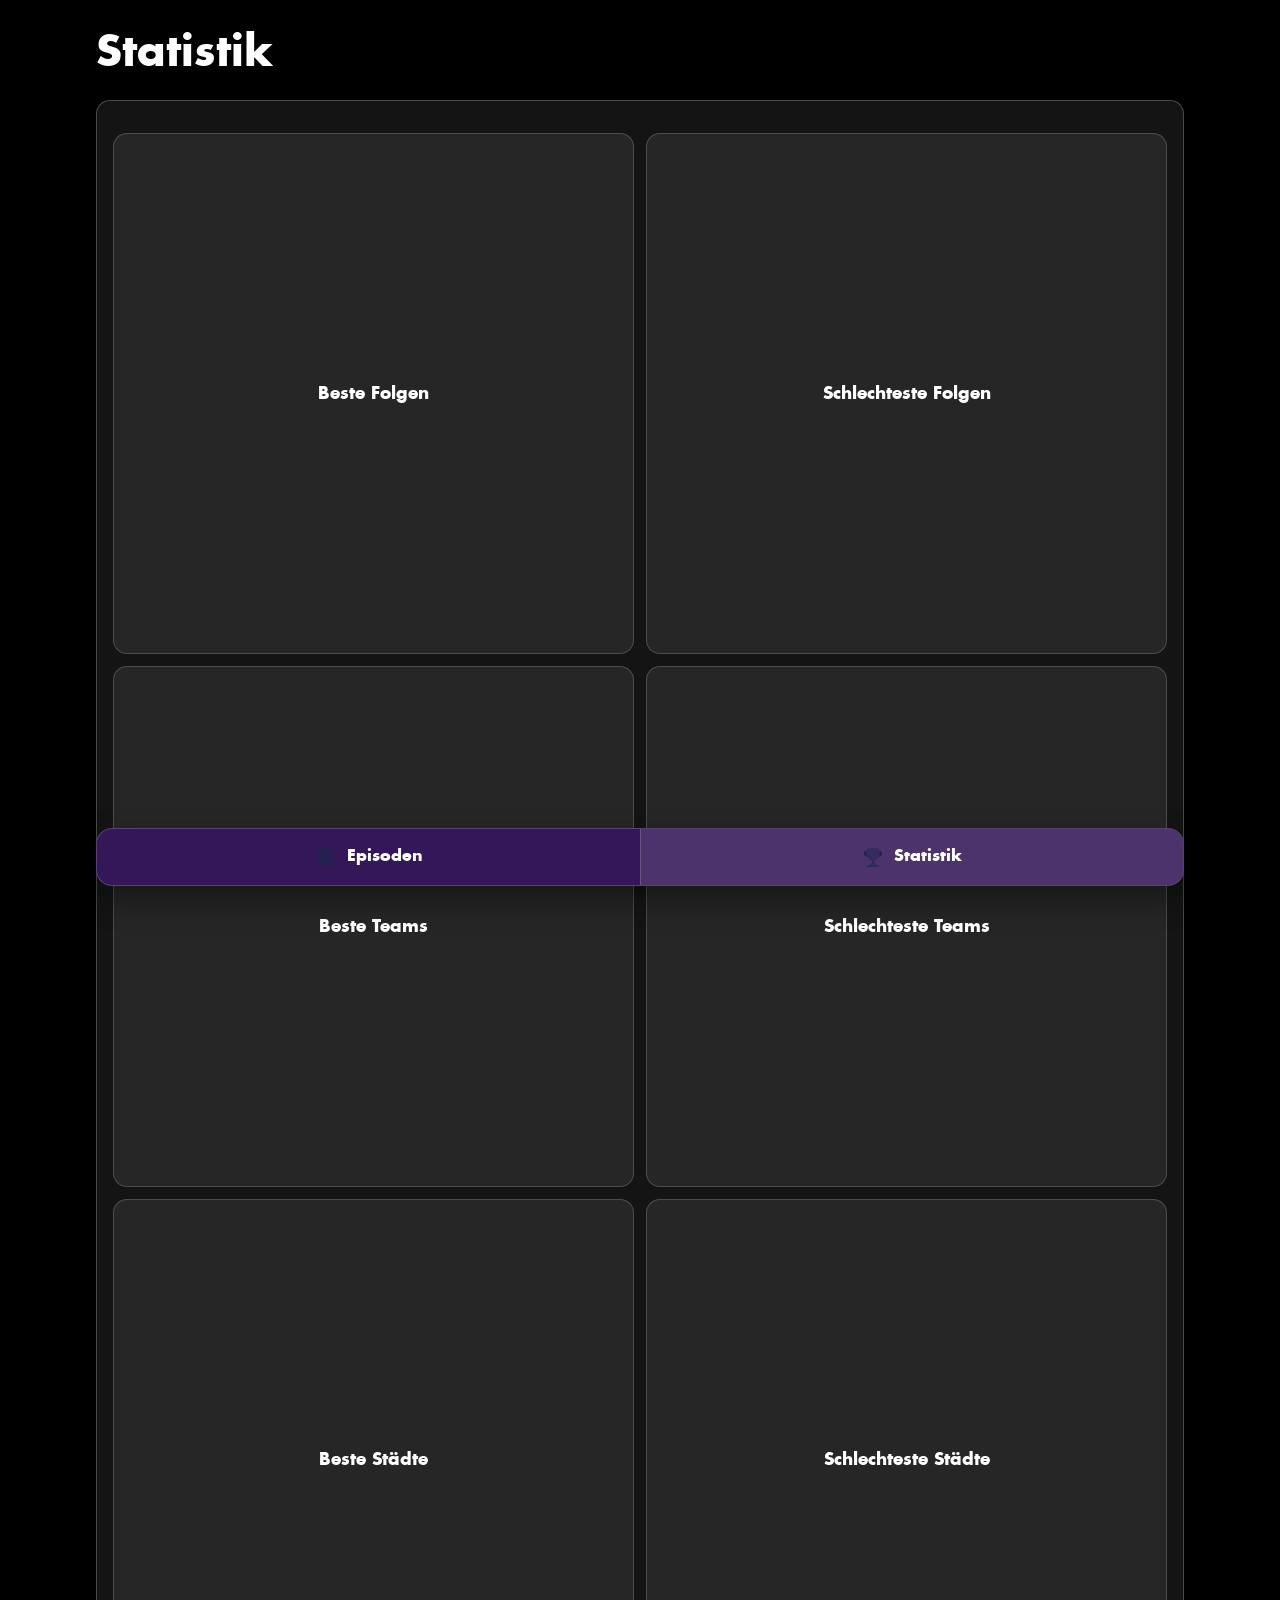
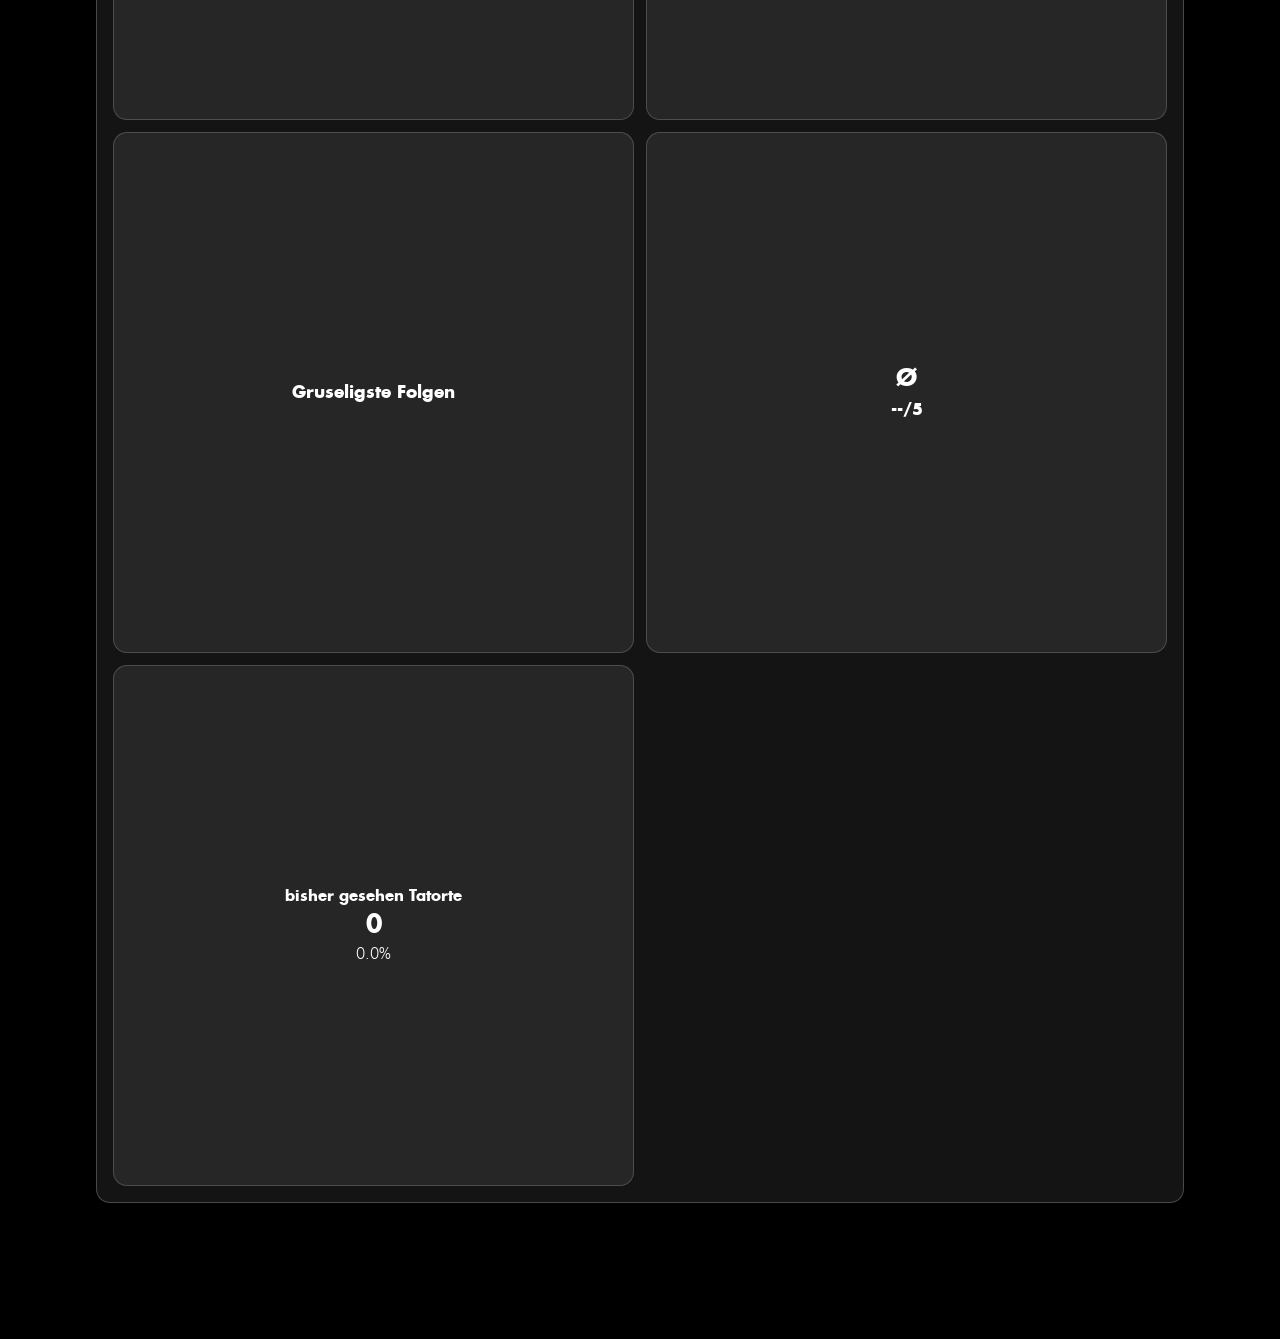
==== commit c4384fbf: "Fix statistics tiles and team location styling" ====
--- a/statistik.html
+++ b/statistik.html
@@ -9,8 +9,8 @@
     <meta name="apple-mobile-web-app-title" content="Tatort Tracker" />
     <title>Statistik</title>
     <link rel="manifest" href="manifest.webmanifest" />
-    <link rel="apple-touch-icon" href="assets/icons/logo.jpeg" />
-    <link rel="icon" type="image/jpeg" href="assets/icons/logo.jpeg" />
+    <link rel="apple-touch-icon" href="assets/icons/icon-192.png" />
+    <link rel="icon" type="image/png" href="assets/icons/icon-192.png" />
     <link rel="stylesheet" href="styles.css" />
   </head>
   <body>
@@ -31,6 +31,11 @@
           <div class="stat-tile stat-tile-average" aria-live="polite">
             <span class="stat-average-symbol">Ø</span>
             <span class="stat-average-value" id="stat-average-value">--/5</span>
+          </div>
+          <div class="stat-tile stat-tile-watched" aria-live="polite">
+            <span class="stat-watched-label">bisher gesehen Tatorte</span>
+            <span class="stat-watched-value" id="stat-watched-value">0</span>
+            <span class="stat-watched-ratio" id="stat-watched-ratio">0%</span>
           </div>
         </div>
       </section>
--- a/styles.css
+++ b/styles.css
@@ -566,6 +566,24 @@
   font-size: clamp(0.9rem, 2.2vw, 1.02rem);
 }
 
+.stat-tile-watched {
+  flex-direction: column;
+  gap: 6px;
+}
+
+.stat-watched-label {
+  font-size: clamp(0.82rem, 2vw, 0.94rem);
+}
+
+.stat-watched-value {
+  font-size: clamp(1.2rem, 3vw, 1.5rem);
+}
+
+.stat-watched-ratio {
+  font-size: clamp(0.84rem, 2.1vw, 0.98rem);
+  font-family: "Futura Light", "Futura", "Trebuchet MS", sans-serif;
+}
+
 .stat-modal.hidden {
   display: none;
 }
@@ -672,6 +690,11 @@
   font-weight: 700;
 }
 
+.stat-modal-entry .entry-location {
+  font-family: "Futura Light", "Futura", "Trebuchet MS", sans-serif;
+  font-weight: 400;
+}
+
 @media (max-width: 560px) {
   .bottom-bar {
     width: calc(100% - 28px);
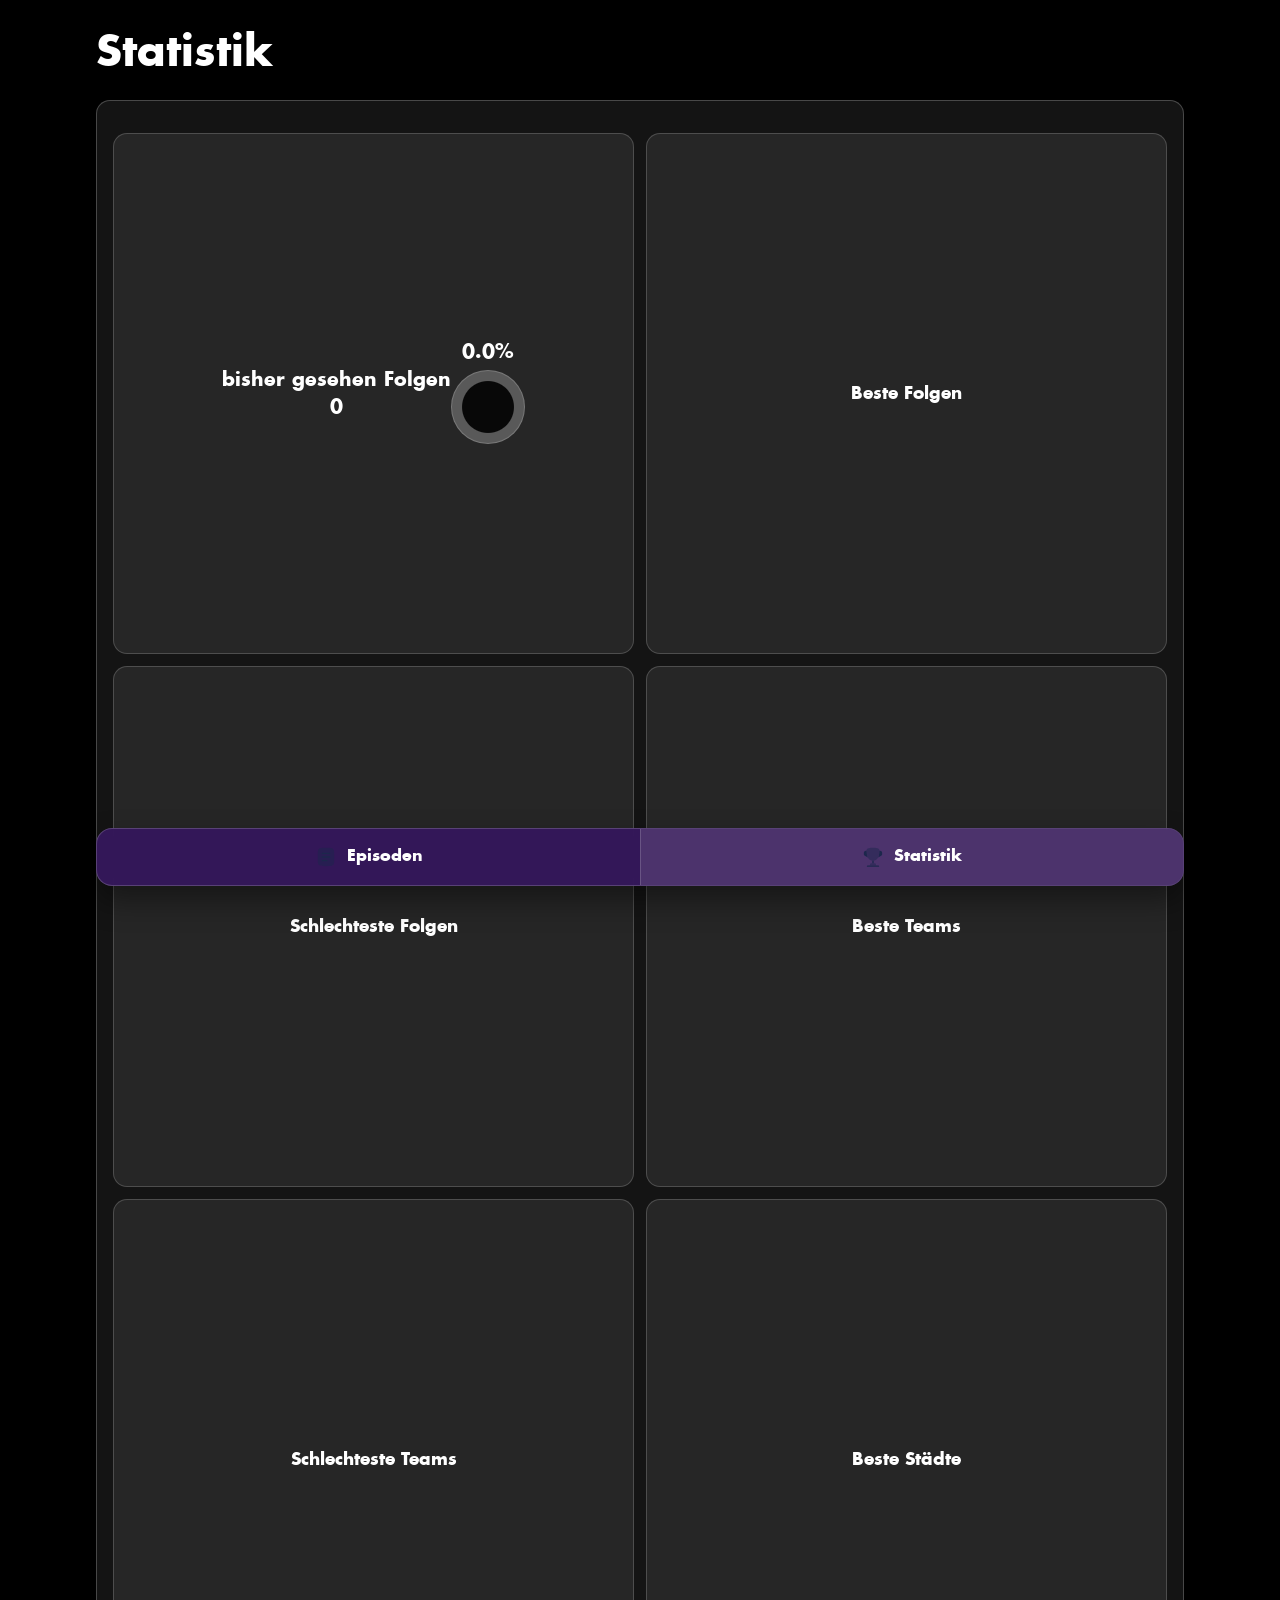
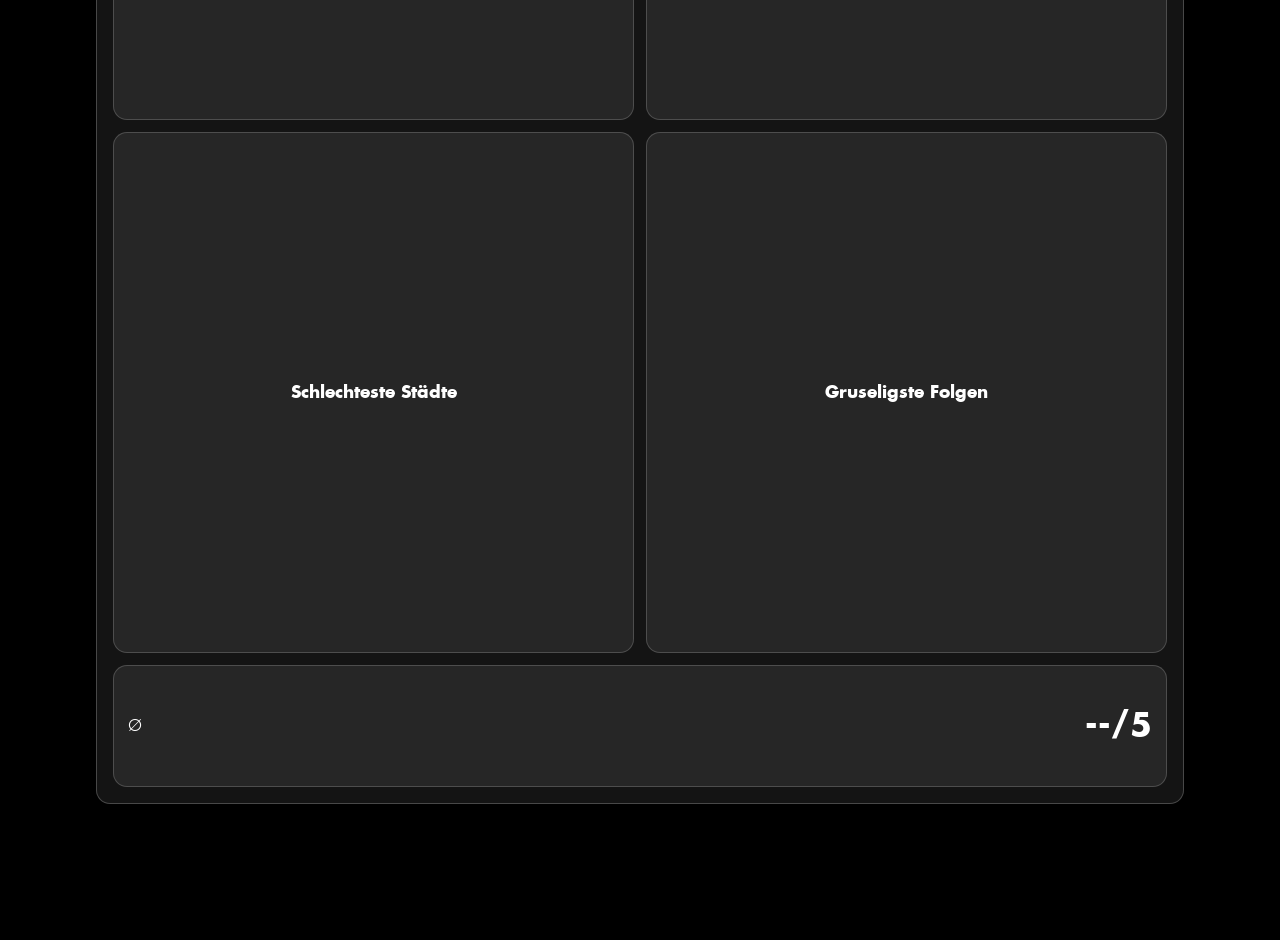
==== commit 100cf768: "Fix Besonderheiten display and redesign watched stats tile" ====
--- a/statistik.html
+++ b/statistik.html
@@ -21,21 +21,26 @@
 
       <section class="card statistik-frame" aria-labelledby="statistik-title">
         <div class="stat-grid" aria-label="Statistik-Kacheln">
-          <div class="stat-tile">Beste Folgen</div>
-          <div class="stat-tile">Schlechteste Folgen</div>
-          <div class="stat-tile">Beste Teams</div>
-          <div class="stat-tile">Schlechteste Teams</div>
-          <div class="stat-tile">Beste Städte</div>
-          <div class="stat-tile">Schlechteste Städte</div>
-          <div class="stat-tile">Gruseligste Folgen</div>
+          <div class="stat-tile stat-tile-watched" aria-live="polite">
+            <div class="stat-watched-left">
+              <span class="stat-watched-label">bisher gesehen Folgen</span>
+              <span class="stat-watched-value" id="stat-watched-value">0</span>
+            </div>
+            <div class="stat-watched-right">
+              <span class="stat-watched-ratio" id="stat-watched-ratio">0%</span>
+              <span class="stat-watched-chart" id="stat-watched-chart" aria-hidden="true"></span>
+            </div>
+          </div>
+          <div class="stat-tile" data-open-list="best">Beste Folgen</div>
+          <div class="stat-tile" data-open-list="worst">Schlechteste Folgen</div>
+          <div class="stat-tile" data-open-list="teams">Beste Teams</div>
+          <div class="stat-tile" data-open-list="worstTeams">Schlechteste Teams</div>
+          <div class="stat-tile" data-open-list="cities">Beste Städte</div>
+          <div class="stat-tile" data-open-list="worstCities">Schlechteste Städte</div>
+          <div class="stat-tile" data-open-list="scary">Gruseligste Folgen</div>
           <div class="stat-tile stat-tile-average" aria-live="polite">
             <span class="stat-average-symbol">Ø</span>
             <span class="stat-average-value" id="stat-average-value">--/5</span>
-          </div>
-          <div class="stat-tile stat-tile-watched" aria-live="polite">
-            <span class="stat-watched-label">bisher gesehen Tatorte</span>
-            <span class="stat-watched-value" id="stat-watched-value">0</span>
-            <span class="stat-watched-ratio" id="stat-watched-ratio">0%</span>
           </div>
         </div>
       </section>
--- a/styles.css
+++ b/styles.css
@@ -302,6 +302,44 @@
   grid-column: 1 / -1;
   font-size: 0.88rem;
   opacity: 0.9;
+}
+
+.besonderheiten-row,
+.kommentar-row {
+  margin-top: 8px;
+}
+
+.besonderheiten-text {
+  margin: 0;
+  width: 100%;
+  border-radius: 10px;
+  border: 1px solid var(--border);
+  background: rgba(255, 255, 255, 0.08);
+  color: var(--text);
+  padding: 8px 10px;
+  font-size: 0.95rem;
+  line-height: 1.35;
+  font-family: "Futura Light", "Futura", "Trebuchet MS", sans-serif;
+  white-space: pre-wrap;
+  word-break: break-word;
+}
+
+.kommentar-input {
+  width: 100%;
+  resize: vertical;
+  min-height: 72px;
+  border-radius: 10px;
+  border: 1px solid var(--border);
+  background: rgba(255, 255, 255, 0.08);
+  color: var(--text);
+  padding: 8px 10px;
+  font-size: 0.95rem;
+  line-height: 1.35;
+  font-family: "Futura Light", "Futura", "Trebuchet MS", sans-serif;
+}
+
+.kommentar-input::placeholder {
+  color: rgba(255, 255, 255, 0.72);
 }
 
 .stars {
@@ -554,28 +592,64 @@
 }
 
 .stat-tile-average {
+  grid-column: 1 / -1;
+  aspect-ratio: auto;
+  min-height: 122px;
+  display: grid;
+  grid-template-columns: minmax(0, 1fr) auto;
+  align-items: center;
+  justify-content: space-between;
+  text-align: left;
+  gap: 14px;
+}
+
+.stat-average-symbol {
+  font-size: clamp(0.9rem, 2.2vw, 1rem);
+  font-family: "Futura Light", "Futura", "Trebuchet MS", sans-serif;
+}
+
+.stat-average-value {
+  font-size: clamp(1.5rem, 4.2vw, 2rem);
+  line-height: 1.05;
+}
+
+.stat-tile-watched {
+  font-size: clamp(1rem, 2.8vw, 1.2rem);
+  line-height: 1;
+  font-family: "Futura Black", "Futura", "Trebuchet MS", sans-serif;
+}
+
+.stat-watched-left,
+.stat-watched-right {
+  display: flex;
   flex-direction: column;
-  gap: 8px;
-}
-
-.stat-average-symbol {
-  font-size: clamp(1.2rem, 3vw, 1.5rem);
-}
-
-.stat-average-value {
-  font-size: clamp(0.9rem, 2.2vw, 1.02rem);
-}
-
-.stat-tile-watched {
-  flex-direction: column;
+}
+
+.stat-watched-left {
+  gap: 8px;
+}
+
+.stat-watched-right {
+  align-items: center;
+  justify-content: center;
+  gap: 8px;
+}
+
+.stat-watched-chart {
+  --watched-pct: 0%;
+  width: 74px;
+  height: 74px;
+  border-radius: 999px;
+  background:
+    radial-gradient(circle at center, rgba(0, 0, 0, 0.9) 50%, transparent 52%),
+    conic-gradient(var(--accent) var(--watched-pct), rgba(255, 255, 255, 0.24) 0);
+  border: 1px solid rgba(255, 255, 255, 0.18);
+}
+
+.stat-modal-entry .entry-location {
   gap: 6px;
 }
 
-.stat-watched-label {
-  font-size: clamp(0.82rem, 2vw, 0.94rem);
-}
-
-.stat-watched-value {
   font-size: clamp(1.2rem, 3vw, 1.5rem);
 }
 
@@ -707,6 +781,16 @@
     margin-top: 12px;
   }
 
+  .stat-tile-watched {
+    min-height: 112px;
+    padding: 12px;
+  }
+
+  .stat-watched-chart {
+    width: 66px;
+    height: 66px;
+  }
+
   .episode-card.viewed {
     background: rgba(53, 24, 90, 0.35) !important;
     border-color: rgba(255, 255, 255, 0.28) !important;
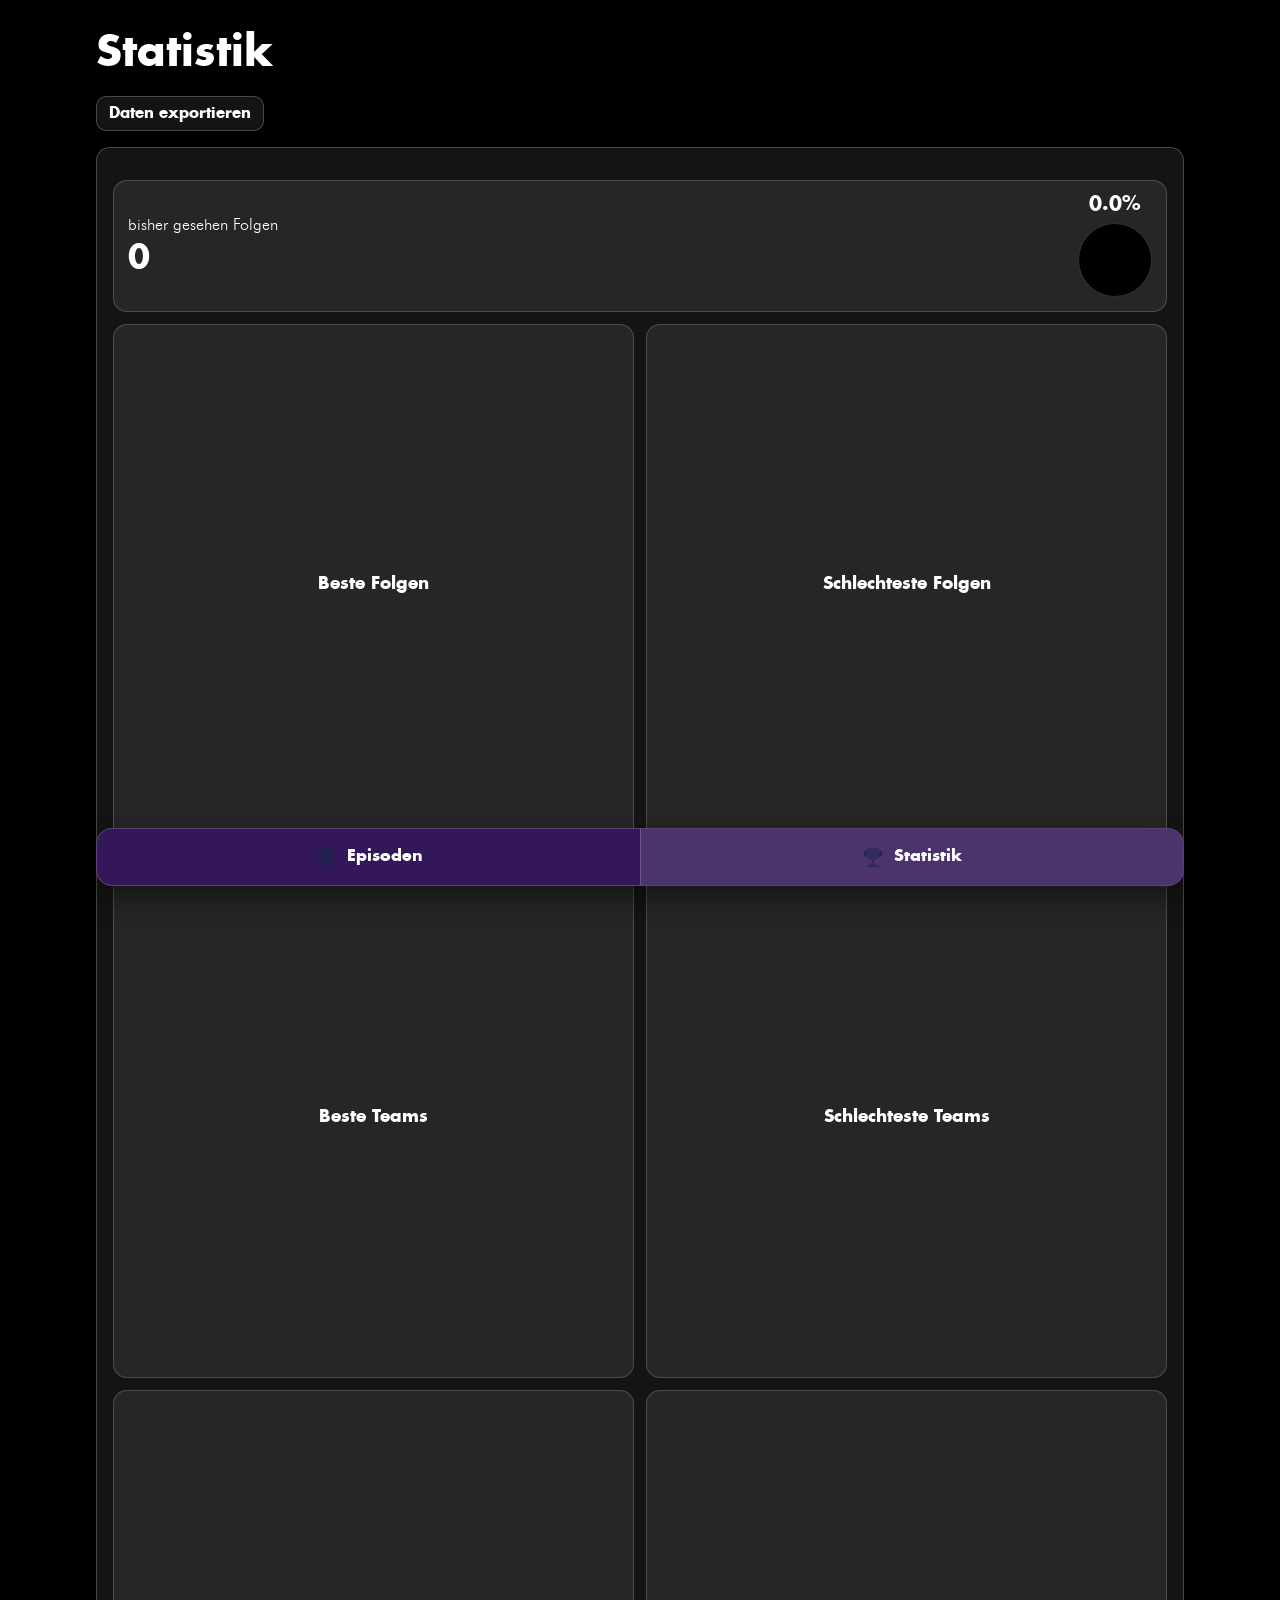
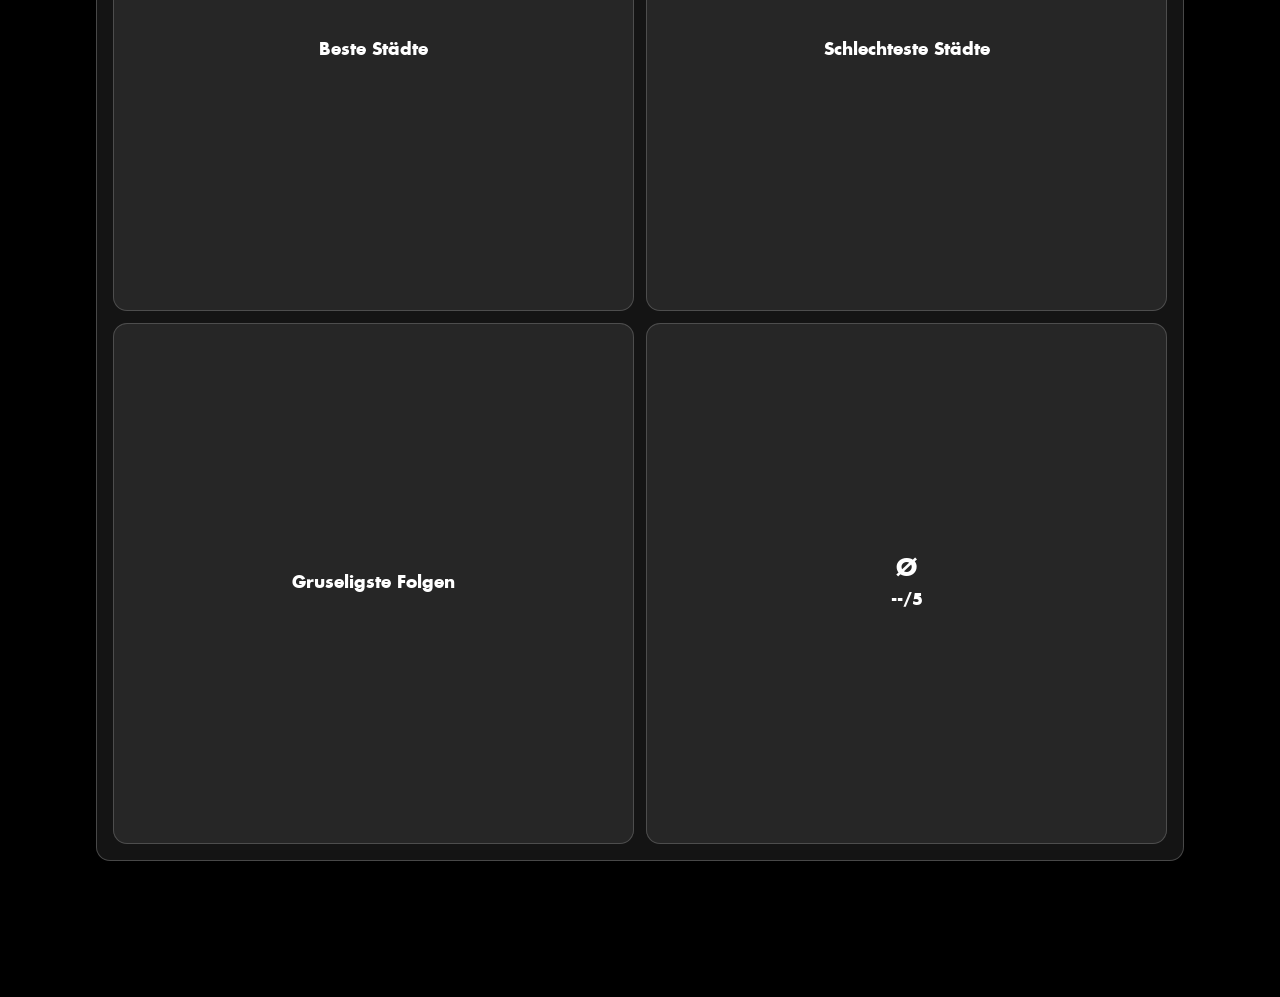
==== commit 203b131e: "Add mobile-friendly data export Co-authored-by: Copilot <223556219+Copilot@users.noreply.github.com>" ====
--- a/statistik.html
+++ b/statistik.html
@@ -17,6 +17,10 @@
     <main class="app statistik-page">
       <header class="app-header">
         <h1>Statistik</h1>
+        <div class="export-controls">
+          <button class="export-button" type="button" data-export-data>Daten exportieren</button>
+          <span class="export-status" data-export-status aria-live="polite"></span>
+        </div>
       </header>
 
       <section class="card statistik-frame" aria-labelledby="statistik-title">
@@ -72,5 +76,6 @@
     </footer>
 
     <script src="statistik.js" defer></script>
+    <script src="export.js" defer></script>
   </body>
 </html>
--- a/styles.css
+++ b/styles.css
@@ -61,6 +61,38 @@
 .app-header h1 {
   margin: 0;
   font-size: clamp(2rem, 5vw, 2.6rem);
+}
+
+.export-controls {
+  display: flex;
+  align-items: center;
+  flex-wrap: wrap;
+  gap: 10px;
+  margin-top: 12px;
+}
+
+.export-button {
+  border: 1px solid var(--border);
+  border-radius: 10px;
+  background: var(--card);
+  color: var(--text);
+  padding: 9px 12px;
+  font-size: 0.95rem;
+  cursor: pointer;
+}
+
+.export-button:active {
+  background: rgba(53, 24, 90, 0.6);
+}
+
+.export-status {
+  min-height: 1.4em;
+  font-size: 0.9rem;
+  opacity: 0.88;
+}
+
+.export-status-error {
+  color: #ff9b9b;
 }
 
 .app-header p {
@@ -592,6 +624,19 @@
 }
 
 .stat-tile-average {
+  flex-direction: column;
+  gap: 8px;
+}
+
+.stat-average-symbol {
+  font-size: clamp(1.2rem, 3vw, 1.5rem);
+}
+
+.stat-average-value {
+  font-size: clamp(0.9rem, 2.2vw, 1.02rem);
+}
+
+.stat-tile-watched {
   grid-column: 1 / -1;
   aspect-ratio: auto;
   min-height: 122px;
@@ -603,17 +648,17 @@
   gap: 14px;
 }
 
-.stat-average-symbol {
+.stat-watched-label {
   font-size: clamp(0.9rem, 2.2vw, 1rem);
   font-family: "Futura Light", "Futura", "Trebuchet MS", sans-serif;
 }
 
-.stat-average-value {
+.stat-watched-value {
   font-size: clamp(1.5rem, 4.2vw, 2rem);
   line-height: 1.05;
 }
 
-.stat-tile-watched {
+.stat-watched-ratio {
   font-size: clamp(1rem, 2.8vw, 1.2rem);
   line-height: 1;
   font-family: "Futura Black", "Futura", "Trebuchet MS", sans-serif;
@@ -640,22 +685,8 @@
   width: 74px;
   height: 74px;
   border-radius: 999px;
-  background:
-    radial-gradient(circle at center, rgba(0, 0, 0, 0.9) 50%, transparent 52%),
-    conic-gradient(var(--accent) var(--watched-pct), rgba(255, 255, 255, 0.24) 0);
+  background: conic-gradient(var(--accent) var(--watched-pct), #000000 0);
   border: 1px solid rgba(255, 255, 255, 0.18);
-}
-
-.stat-modal-entry .entry-location {
-  gap: 6px;
-}
-
-  font-size: clamp(1.2rem, 3vw, 1.5rem);
-}
-
-.stat-watched-ratio {
-  font-size: clamp(0.84rem, 2.1vw, 0.98rem);
-  font-family: "Futura Light", "Futura", "Trebuchet MS", sans-serif;
 }
 
 .stat-modal.hidden {
